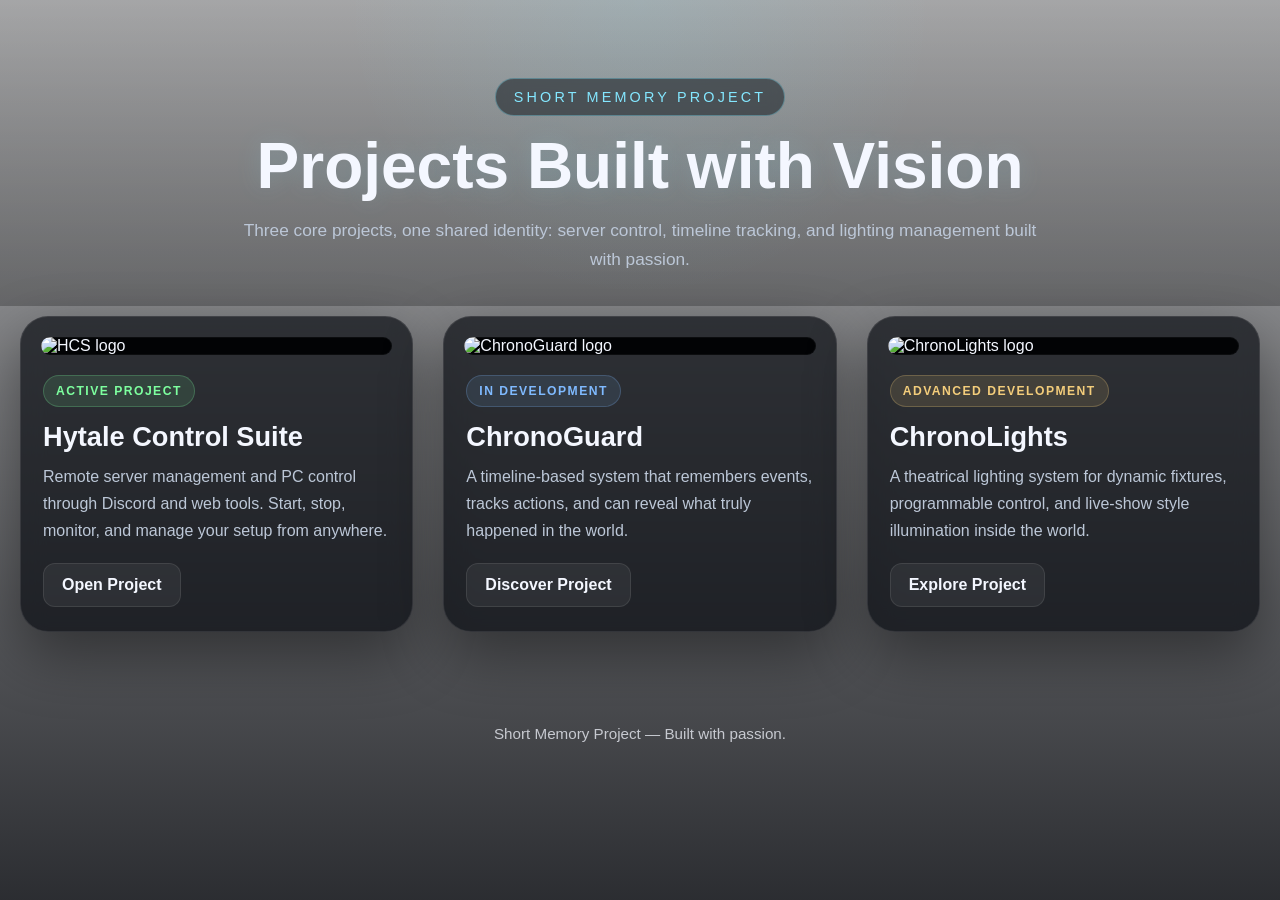
==== index.html @ 66236f92 "Add files via upload" ====
<!DOCTYPE html>
<html lang="en">
<head>
  <meta charset="UTF-8" />
  <meta name="viewport" content="width=device-width, initial-scale=1.0" />
  <title>Short Memory Project</title>
  <meta name="description" content="Short Memory Project — HCS, ChronoGuard and ChronoLights. Tools built for server management, timeline tracking and lighting control." />
  <link rel="stylesheet" href="style.css" />
</head>
<body class="home-page">

  <header class="hero hero-home">
    <div class="hero-shade"></div>
    <div class="hero-inner">
      <div class="brand-pill">SHORT MEMORY PROJECT</div>
      <h1>Projects Built with Vision</h1>
      <p class="hero-text">
        Three core projects, one shared identity: server control, timeline tracking,
        and lighting management built with passion.
      </p>
    </div>
  </header>

  <main class="site-main">
    <section class="projects-grid projects-grid-3">

      <a href="hcs.html" class="project-card hcs-card">
        <div class="project-visual">
          <img src="img/hcs.png" alt="HCS logo" class="project-logo" />
        </div>
        <div class="project-body">
          <span class="tag tag-green">ACTIVE PROJECT</span>
          <h2>Hytale Control Suite</h2>
          <p>
            Remote server management and PC control through Discord and web tools.
            Start, stop, monitor, and manage your setup from anywhere.
          </p>
          <span class="card-action">Open Project</span>
        </div>
      </a>

      <a href="chronoguard.html" class="project-card chrono-card">
        <div class="project-visual">
          <img src="img/chronoguard.png" alt="ChronoGuard logo" class="project-logo" />
        </div>
        <div class="project-body">
          <span class="tag tag-blue">IN DEVELOPMENT</span>
          <h2>ChronoGuard</h2>
          <p>
            A timeline-based system that remembers events, tracks actions,
            and can reveal what truly happened in the world.
          </p>
          <span class="card-action">Discover Project</span>
        </div>
      </a>

      <a href="chronolights.html" class="project-card lights-card">
        <div class="project-visual">
          <img src="img/chronolights.png" alt="ChronoLights logo" class="project-logo" />
        </div>
        <div class="project-body">
          <span class="tag tag-gold">ADVANCED DEVELOPMENT</span>
          <h2>ChronoLights</h2>
          <p>
            A theatrical lighting system for dynamic fixtures, programmable control,
            and live-show style illumination inside the world.
          </p>
          <span class="card-action">Explore Project</span>
        </div>
      </a>

    </section>
  </main>

  <footer class="site-footer">
    <p>Short Memory Project — Built with passion.</p>
  </footer>

</body>
</html>
---- style.css ----
:root {
  --bg-dark: #070b12;
  --panel: rgba(10, 14, 22, 0.78);
  --panel-soft: rgba(8, 12, 18, 0.62);
  --panel-strong: rgba(7, 10, 16, 0.9);
  --text: #f4f7ff;
  --muted: #bcc7d7;
  --cyan: #84e7ff;
  --green: #7dff9f;
  --blue: #7fbaff;
  --gold: #f3cd7b;
  --orange: #ffb166;
  --border: rgba(255, 255, 255, 0.09);
  --shadow: 0 22px 60px rgba(0, 0, 0, 0.42);
}

* {
  box-sizing: border-box;
}

html,
body {
  margin: 0;
  padding: 0;
}

body {
  color: var(--text);
  font-family: Arial, sans-serif;
  background: #090c12;
}

/* HOME */
.home-page {
  min-height: 100vh;
  background:
    linear-gradient(rgba(3, 5, 10, 0.3), rgba(3, 5, 10, 0.84)),
    url("img/bg.jpg") center center / cover no-repeat fixed;
}

.hero {
  position: relative;
  padding: 72px 20px 26px;
  min-height: 34vh;
  display: flex;
  align-items: center;
  justify-content: center;
  text-align: center;
}

.hero-shade {
  position: absolute;
  inset: 0;
  background:
    radial-gradient(circle at top, rgba(132, 231, 255, 0.12), transparent 42%),
    linear-gradient(to bottom, rgba(0, 0, 0, 0.08), rgba(0, 0, 0, 0.24));
  pointer-events: none;
}

.hero-inner {
  position: relative;
  z-index: 1;
  max-width: 980px;
}

.brand-pill {
  display: inline-block;
  margin-bottom: 16px;
  padding: 10px 18px;
  border: 1px solid rgba(132, 231, 255, 0.35);
  border-radius: 999px;
  background: rgba(7, 12, 18, 0.5);
  color: var(--cyan);
  font-size: 0.9rem;
  letter-spacing: 0.22em;
  text-transform: uppercase;
  backdrop-filter: blur(8px);
}

.hero h1 {
  margin: 0 0 14px;
  font-size: clamp(2.2rem, 5vw, 4.5rem);
  line-height: 1.08;
  text-shadow: 0 0 24px rgba(132, 231, 255, 0.16);
}

.hero-text {
  max-width: 800px;
  margin: 0 auto;
  color: var(--muted);
  font-size: 1.08rem;
  line-height: 1.68;
}

.site-main {
  padding: 10px 20px 60px;
}

.projects-grid {
  max-width: 1460px;
  margin: 0 auto;
  display: grid;
  grid-template-columns: repeat(2, minmax(280px, 520px));
  justify-content: center;
  gap: 30px;
}

.projects-grid-3 {
  grid-template-columns: repeat(3, minmax(260px, 420px));
}

.project-card {
  text-decoration: none;
  color: inherit;
  border-radius: 28px;
  overflow: hidden;
  background: rgba(7, 10, 16, 0.68);
  border: 1px solid var(--border);
  backdrop-filter: blur(12px);
  box-shadow: var(--shadow);
  transition: transform 0.28s ease, box-shadow 0.28s ease, border-color 0.28s ease;
}

.project-card:hover {
  transform: translateY(-6px) scale(1.01);
}

.hcs-card:hover {
  border-color: rgba(125, 255, 159, 0.35);
  box-shadow: 0 0 28px rgba(125, 255, 159, 0.14), var(--shadow);
}

.chrono-card:hover {
  border-color: rgba(127, 186, 255, 0.35);
  box-shadow: 0 0 28px rgba(127, 186, 255, 0.14), var(--shadow);
}

.lights-card:hover {
  border-color: rgba(243, 205, 123, 0.35);
  box-shadow: 0 0 28px rgba(243, 205, 123, 0.14), var(--shadow);
}

.project-visual {
  padding: 20px 20px 0;
}

.project-logo {
  width: 100%;
  display: block;
  border-radius: 18px;
  background: #020305;
  box-shadow: inset 0 0 0 1px rgba(255, 255, 255, 0.04);
}

.project-body {
  padding: 20px 22px 24px;
}

.tag {
  display: inline-block;
  margin-bottom: 14px;
  padding: 8px 12px;
  border-radius: 999px;
  font-size: 0.76rem;
  font-weight: bold;
  letter-spacing: 0.12em;
  text-transform: uppercase;
}

.tag-green {
  background: rgba(125, 255, 159, 0.11);
  color: var(--green);
  border: 1px solid rgba(125, 255, 159, 0.22);
}

.tag-blue {
  background: rgba(127, 186, 255, 0.11);
  color: var(--blue);
  border: 1px solid rgba(127, 186, 255, 0.22);
}

.tag-gold {
  background: rgba(243, 205, 123, 0.12);
  color: var(--gold);
  border: 1px solid rgba(243, 205, 123, 0.24);
}

.project-body h2 {
  margin: 0 0 12px;
  font-size: 1.7rem;
  line-height: 1.15;
}

.project-body p {
  margin: 0 0 18px;
  color: var(--muted);
  line-height: 1.68;
}

.card-action {
  display: inline-block;
  padding: 12px 18px;
  border-radius: 12px;
  font-weight: bold;
  background: rgba(255, 255, 255, 0.06);
  border: 1px solid var(--border);
}

.site-footer {
  text-align: center;
  padding: 18px 20px 36px;
  color: rgba(244, 247, 255, 0.74);
  font-size: 0.95rem;
}

/* PROJECT PAGES */
.project-page {
  min-height: 100vh;
  position: relative;
  background: #070b12;
  overflow-x: hidden;
}

.page-bg {
  position: fixed;
  inset: 0;
  z-index: 0;
  pointer-events: none;
  background-position: center;
  background-size: cover;
  background-repeat: no-repeat;
  opacity: 0.22;
  transform: scale(1.02);
}

.hcs-page .page-bg {
  background-image: url("img/hcsbg.png");
}

.chrono-page .page-bg {
  background-image: url("img/chronoguardbg.png");
}

.lights-page .page-bg {
  background-image: url("img/chronolightsbg.png");
}

.top-nav,
.project-hero,
.content-wrap {
  position: relative;
  z-index: 1;
}

.top-nav {
  max-width: 1040px;
  margin: 0 auto;
  padding: 24px 20px 0;
}

.top-nav a {
  color: var(--cyan);
  text-decoration: none;
  font-weight: bold;
}

.project-hero {
  padding: 18px 20px 12px;
}

.hero-panel {
  max-width: 980px;
  margin: 0 auto;
  text-align: center;
  padding: 28px 22px 26px;
  background:
    linear-gradient(to bottom, rgba(12, 17, 26, 0.92), rgba(8, 12, 18, 0.88));
  border: 1px solid var(--border);
  border-radius: 28px;
  box-shadow: var(--shadow);
  backdrop-filter: blur(10px);
}

.compact-panel {
  max-width: 920px;
}

.hero-logo {
  width: min(520px, 92%);
  display: block;
  margin: 0 auto 18px;
  background: #020305;
  border-radius: 20px;
  padding: 10px;
  box-shadow:
    inset 0 0 0 1px rgba(255, 255, 255, 0.04),
    0 10px 30px rgba(0, 0, 0, 0.26);
}

.guide-logo {
  width: min(420px, 90%);
}

.project-hero h1 {
  margin: 0;
  font-size: clamp(2.2rem, 4vw, 4rem);
}

.subtitle {
  margin-top: 10px;
  color: var(--muted);
  font-size: 1.06rem;
}

.content-wrap {
  max-width: 1040px;
  margin: 0 auto;
  padding: 14px 20px 60px;
}

.content-card {
  background: var(--panel);
  border: 1px solid var(--border);
  border-radius: 24px;
  padding: 28px;
  margin-bottom: 22px;
  box-shadow: var(--shadow);
  backdrop-filter: blur(10px);
}

.content-card h2 {
  margin: 0 0 16px;
  color: var(--cyan);
}

.content-card p,
.content-card li {
  color: rgba(244, 247, 255, 0.86);
  line-height: 1.75;
}

.feature-list {
  margin: 0;
  padding-left: 22px;
}

.ordered-list {
  list-style: decimal;
}

.lore-card {
  border-left: 4px solid var(--blue);
}

.button-row {
  display: flex;
  flex-wrap: wrap;
  gap: 12px;
  justify-content: center;
}

.btn {
  display: inline-block;
  padding: 13px 18px;
  border-radius: 14px;
  text-decoration: none;
  color: var(--text);
  background: rgba(255, 255, 255, 0.07);
  border: 1px solid var(--border);
  transition: transform 0.2s ease, border-color 0.2s ease, box-shadow 0.2s ease;
}

.btn:hover {
  transform: translateY(-2px);
  border-color: rgba(132, 231, 255, 0.28);
  box-shadow: 0 0 18px rgba(132, 231, 255, 0.1);
}

.btn-primary {
  background: linear-gradient(135deg, rgba(57, 255, 109, 0.95), rgba(125, 255, 159, 0.84));
  color: #061109;
  border: none;
  font-weight: bold;
}

@media (max-width: 1240px) {
  .projects-grid-3 {
    grid-template-columns: repeat(2, minmax(280px, 520px));
  }
}

@media (max-width: 1100px) {
  .projects-grid {
    grid-template-columns: minmax(280px, 760px);
  }
}

@media (max-width: 700px) {
  .hero {
    min-height: 32vh;
    padding-top: 56px;
  }

  .project-visual {
    padding: 16px 16px 0;
  }

  .project-body {
    padding: 18px 18px 22px;
  }

  .project-body h2 {
    font-size: 1.6rem;
  }

  .hero-panel,
  .content-card {
    padding: 22px 18px;
  }

  .button-row {
    flex-direction: column;
  }

  .btn {
    text-align: center;
  }
}
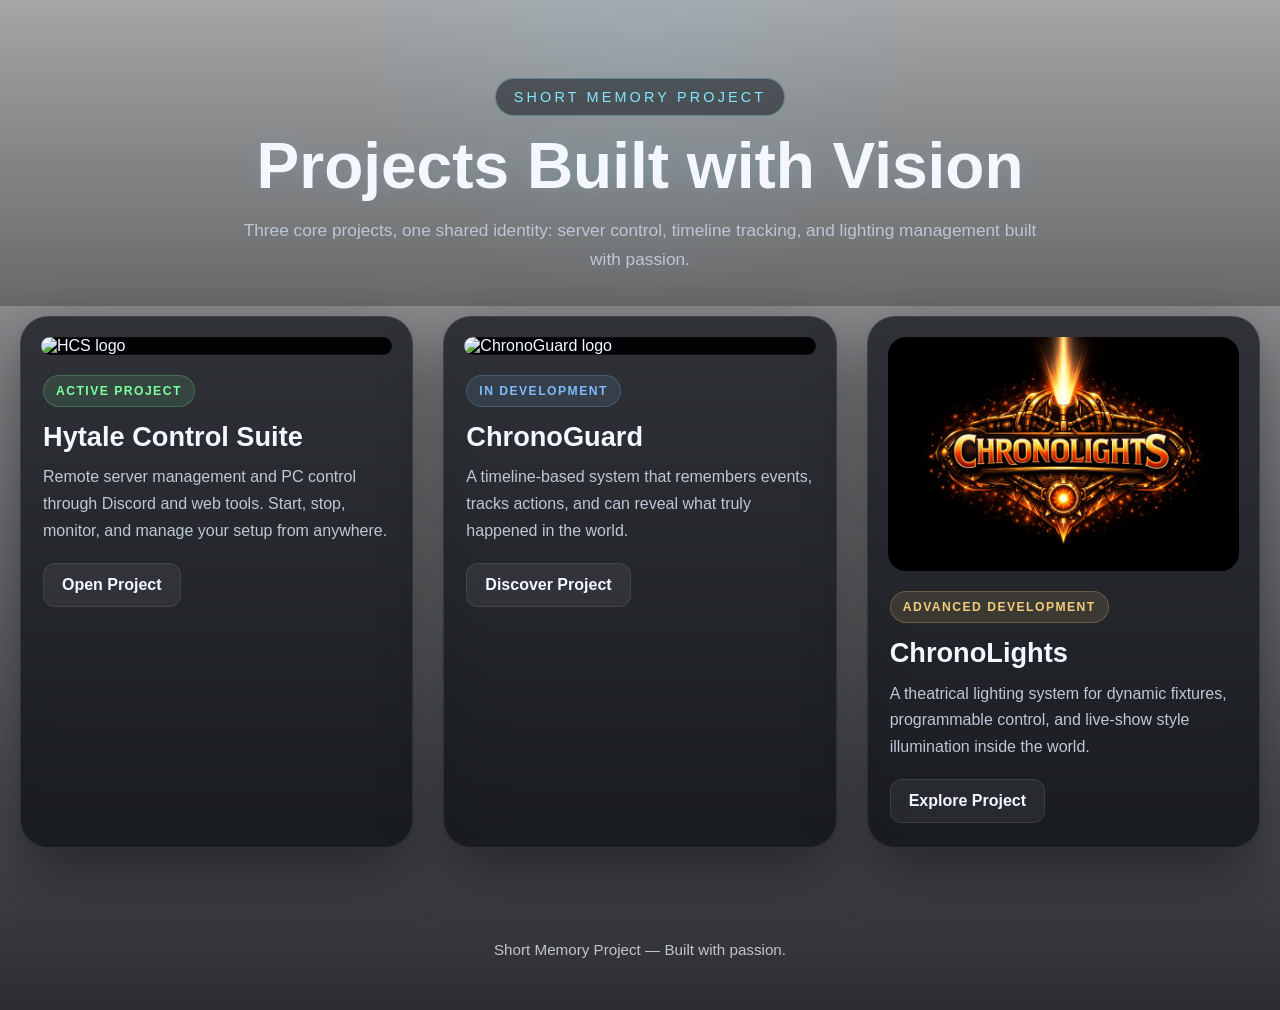
==== commit 11bce30c: "Update index.html" ====
--- a/index.html
+++ b/index.html
@@ -56,7 +56,7 @@
 
       <a href="chronolights.html" class="project-card lights-card">
         <div class="project-visual">
-          <img src="img/chronolights.png" alt="ChronoLights logo" class="project-logo" />
+          <img src="img/chronolights.jpeg" alt="ChronoLights logo" class="project-logo" />
         </div>
         <div class="project-body">
           <span class="tag tag-gold">ADVANCED DEVELOPMENT</span>
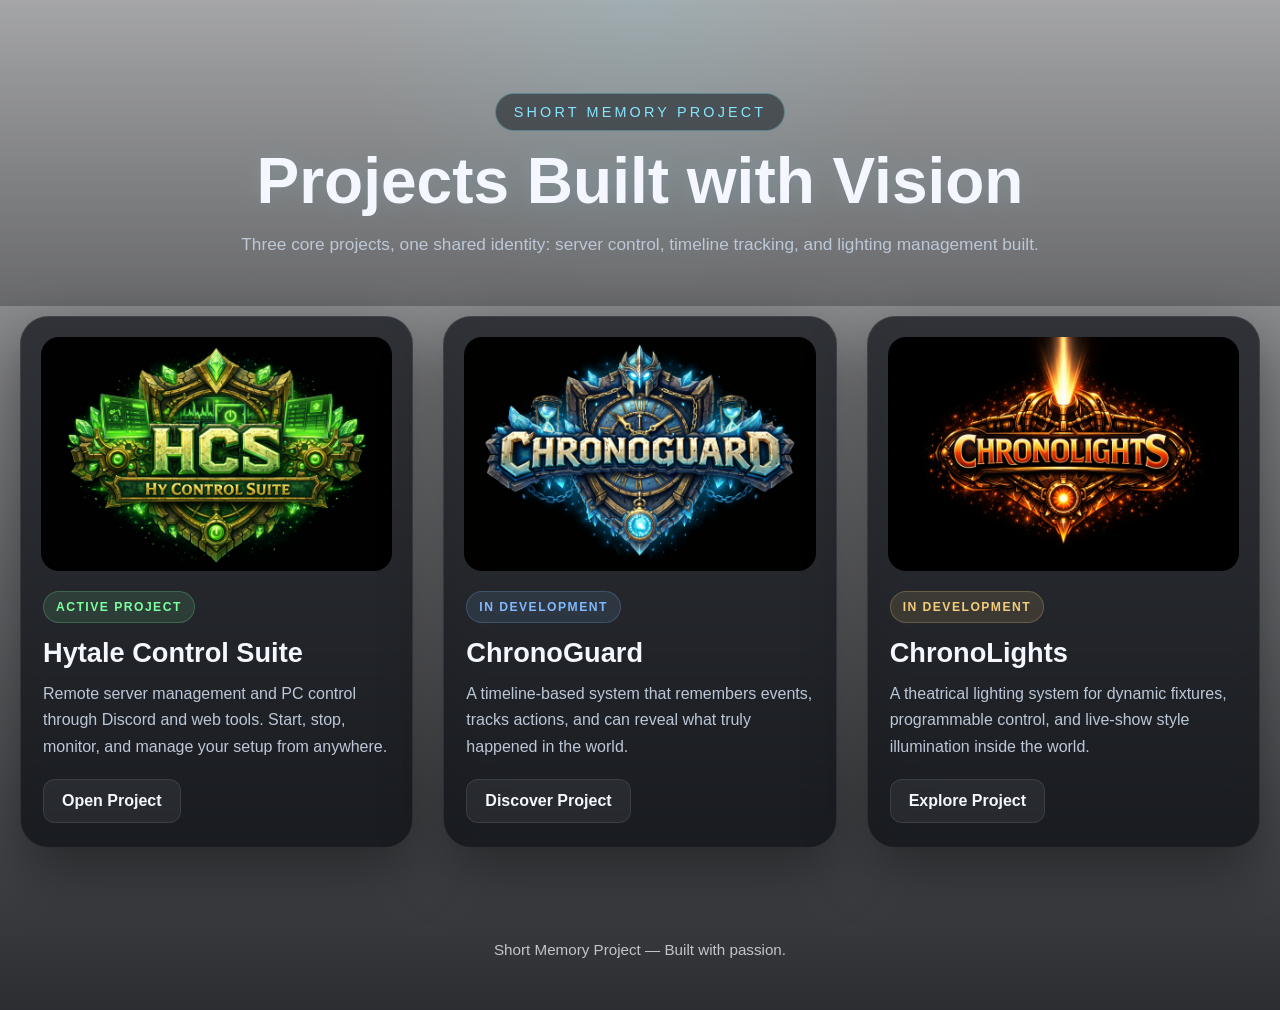
==== commit 52a67010: "Revise project description and change status tag Updated project description and status tag." ====
--- a/index.html
+++ b/index.html
@@ -16,7 +16,7 @@
       <h1>Projects Built with Vision</h1>
       <p class="hero-text">
         Three core projects, one shared identity: server control, timeline tracking,
-        and lighting management built with passion.
+        and lighting management built.
       </p>
     </div>
   </header>
@@ -59,7 +59,7 @@
           <img src="img/chronolights.jpeg" alt="ChronoLights logo" class="project-logo" />
         </div>
         <div class="project-body">
-          <span class="tag tag-gold">ADVANCED DEVELOPMENT</span>
+          <span class="tag tag-gold">IN DEVELOPMENT</span>
           <h2>ChronoLights</h2>
           <p>
             A theatrical lighting system for dynamic fixtures, programmable control,
--- a/style.css
+++ b/style.css
@@ -242,7 +242,7 @@
 }
 
 .lights-page .page-bg {
-  background-image: url("img/chronolightsbg.png");
+  background-image: url("img/chronolightsbg.jpeg");
 }
 
 .top-nav,
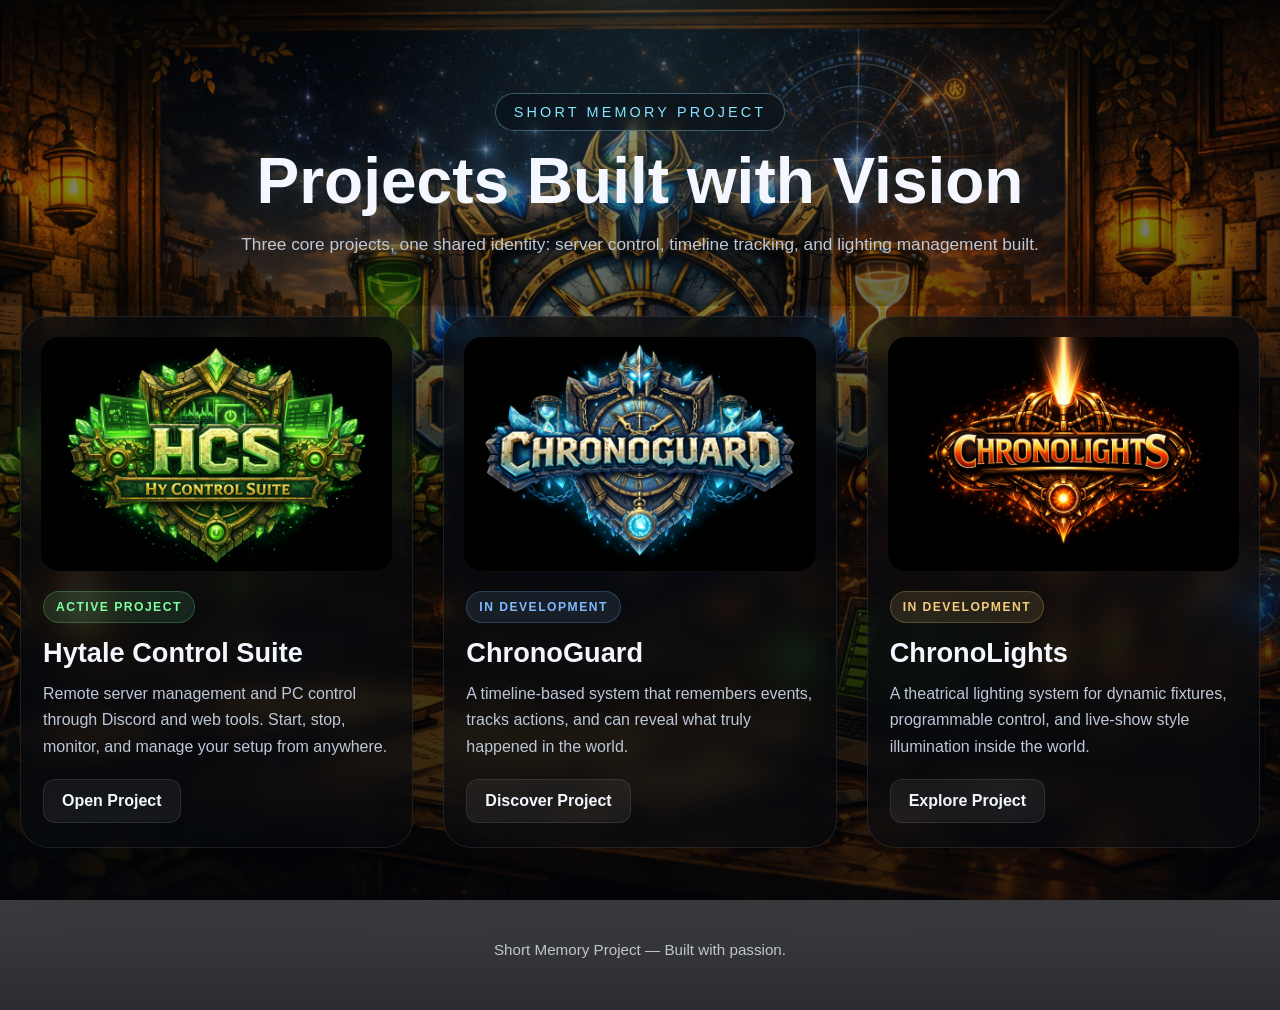
==== commit 0ac663e7: "Update index.html" ====
--- a/index.html
+++ b/index.html
@@ -56,7 +56,7 @@
 
       <a href="chronolights.html" class="project-card lights-card">
         <div class="project-visual">
-          <img src="img/chronolights.jpeg" alt="ChronoLights logo" class="project-logo" />
+          <img src="img/chronolights.png" alt="ChronoLights logo" class="project-logo" />
         </div>
         <div class="project-body">
           <span class="tag tag-gold">IN DEVELOPMENT</span>
--- a/style.css
+++ b/style.css
@@ -35,7 +35,7 @@
   min-height: 100vh;
   background:
     linear-gradient(rgba(3, 5, 10, 0.3), rgba(3, 5, 10, 0.84)),
-    url("img/bg.jpg") center center / cover no-repeat fixed;
+    url("img/main.png") center center / cover no-repeat fixed;
 }
 
 .hero {
@@ -242,7 +242,7 @@
 }
 
 .lights-page .page-bg {
-  background-image: url("img/chronolightsbg.jpeg");
+  background-image: url("img/chronolightsbg.png");
 }
 
 .top-nav,
